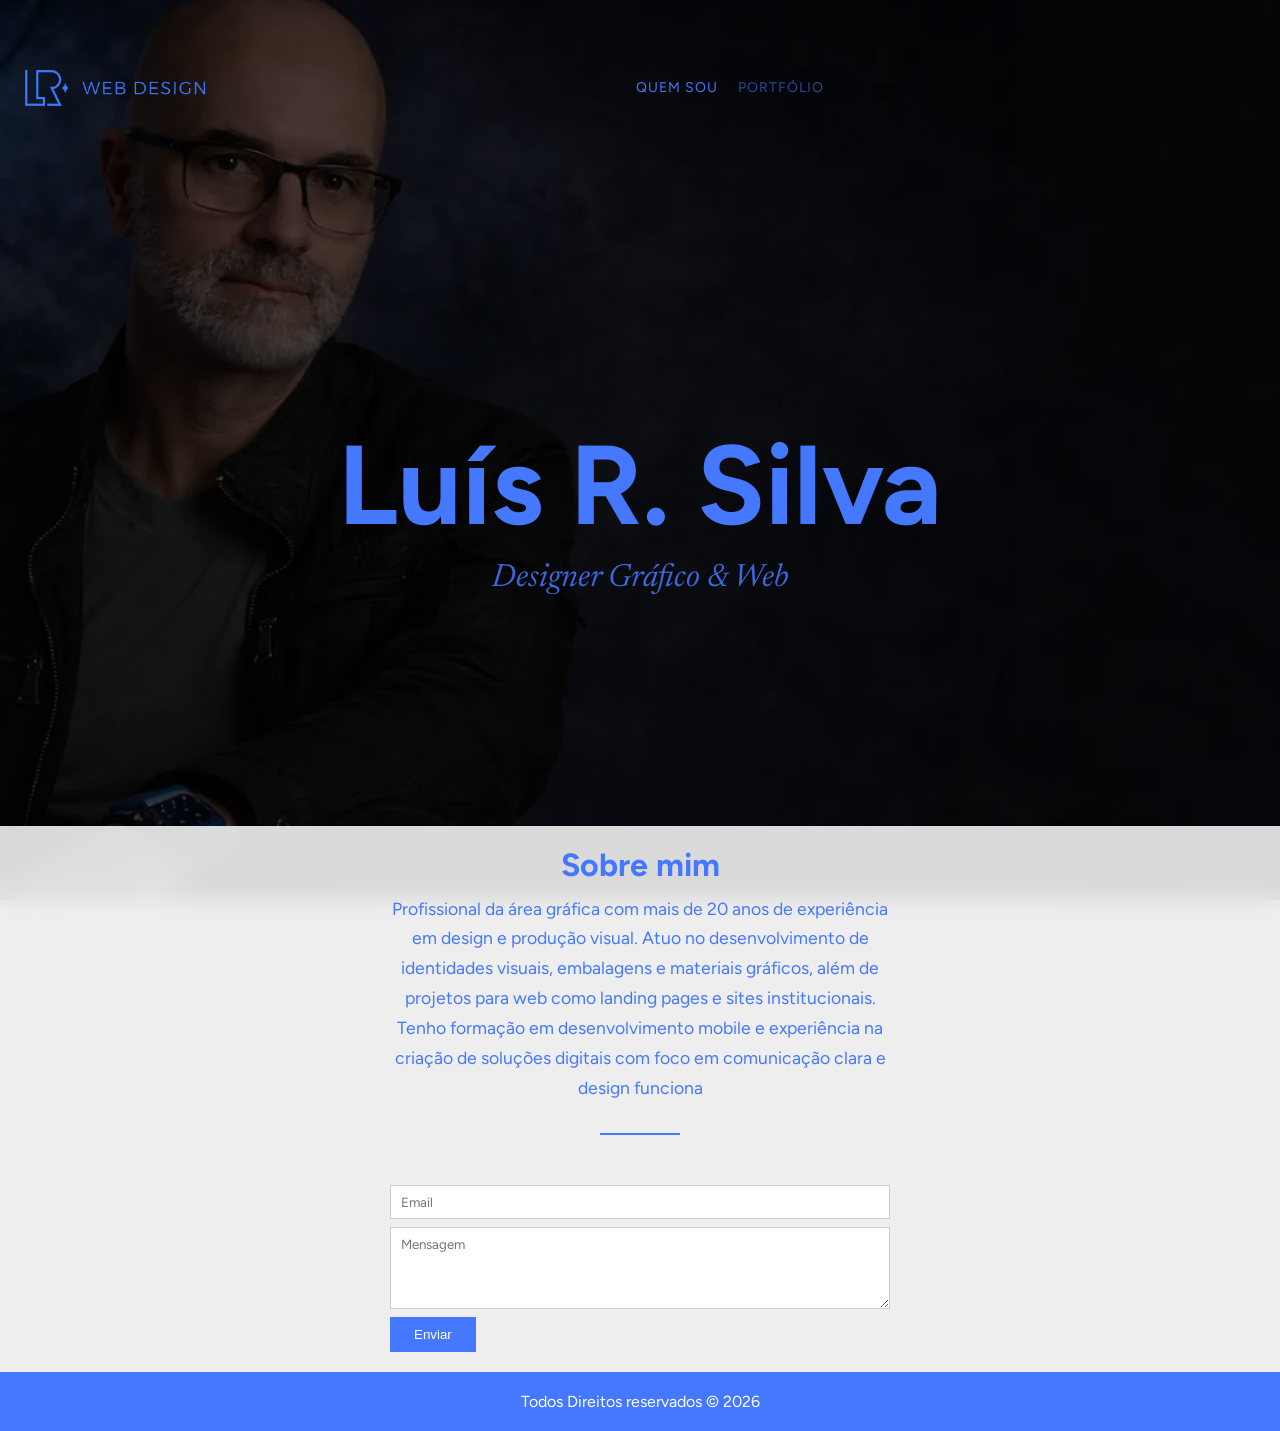
==== index.html @ 2c8beaf5 "ajustes" ====
<!doctype html>
<html lang="pt-br">
  <head>
    <meta charset="UTF-8" />
    <meta name="viewport" content="width=device-width, initial-scale=1.0" />
    <meta
      name="description"
      content="Desenvolvimento de sites institucionais, landing pages e design gráfico com mais de 20 anos de experiência. Conheça meu portfólio."
    />
    <title>Luís R. Silva | Desenvolvimento de Sites e Design Gráfico</title>
    <link rel="preconnect" href="https://fonts.googleapis.com" />
    <link rel="preconnect" href="https://fonts.gstatic.com" crossorigin />
    <link
      href="https://fonts.googleapis.com/css2?family=Figtree:ital,wght@0,300..900;1,300..900&family=Newsreader:ital,opsz,wght@0,6..72,200..800;1,6..72,200..800&display=swap"
      rel="stylesheet"
    />
    <link rel="stylesheet" href="style.css" />
    <link rel="stylesheet" href="modal.css" />
    <link rel="stylesheet" href="projetos.css" />
    <link
      rel="stylesheet"
      href="https://cdnjs.cloudflare.com/ajax/libs/font-awesome/7.0.1/css/all.min.css"
      integrity="sha512-2SwdPD6INVrV/lHTZbO2nodKhrnDdJK9/kg2XD1r9uGqPo1cUbujc+IYdlYdEErWNu69gVcYgdxlmVmzTWnetw=="
      crossorigin="anonymous"
      referrerpolicy="no-referrer"
    />
  </head>

  <body>
    <div class="top-bar-mobile">
      <span>Criação de Sites e Design Profissional</span>
    </div>
    <div class="bg"></div>

    <main class="conteudo">
      <header class="header">
        <nav class="menu">
          <div class="logo_menu">
            <img
              src="imagens/logos/normal-azul.png"
              alt="Luís R. Silva - Desenvolvimento Web"
            />
          </div>

          <div class="nav_bar">
            <a href="#" data-section="sobre">QUEM SOU</a>
            <a href="#" data-section="portfolio">PORTFÓLIO</a>
          </div>

          <div class="social">
            <i
              class="fa-brands fa-whatsapp"
              aria-label="Contato via WhatsApp"
            ></i>
            <i
              class="fa-brands fa-instagram"
              aria-label="Contato via Instagram"
            ></i>
            <i
              class="fa-brands fa-linkedin"
              aria-label="Contato via Linkedin"
            ></i>
          </div>
        </nav>
      </header>
      <section class="hero">
        <h1 id="titulo" class="titulo">Luís R. Silva</h1>
        <p id="subtitulo" class="cargo">Designer Gráfico e Web</p>
      </section>

      <section class="secao painel ativa" id="sobre">
        <h2 class="titulo-secao">Sobre mim</h2>
        <p class="descricao">
          Profissional da área gráfica com mais de 20 anos de experiência em
          design e produção visual. Atuo no desenvolvimento de identidades
          visuais, embalagens e materiais gráficos, além de projetos para web
          como landing pages e sites institucionais. Tenho formação em
          desenvolvimento mobile e experiência na criação de soluções digitais
          com foco em comunicação clara e design funciona
        </p>
        <div class="divisor"></div>

        <!-- FORMULARIO -->
        <div class="painel-conteudo">
          <form
            class="formulario"
            action="https://formsubmit.co/contato@lrwebdesign.com.br"
            method="POST"
          >
            <input type="email" name="email" placeholder="Email" required />
            <textarea
              name="mensagem"
              rows="4"
              placeholder="Mensagem"
              required
            ></textarea>
            <button type="submit" class="botao-enviar">Enviar</button>

            <!-- configurações extras -->
            <input type="hidden" name="_subject" value="Novo contato do site" />
            <input type="hidden" name="_captcha" value="false" />
            <input
              type="hidden"
              name="_next"
              value="http://127.0.0.1:5500/obrigado.html"
            />
          </form>
        </div>
      </section>

      <section class="secao painel" id="portfolio">
        <div class="painel-conteudo painel-portfolio">
          <div class="grid">
            <div class="card logo" data-id="logo">01</div>
            <div class="card site_1" data-id="site1">02</div>
            <div class="card site_2" data-id="site2">03</div>
            <div class="card alto embalagem">04</div>
            <div class="card site_3">05</div>
            <div class="card alto landing">06</div>
            <div class="card sete agenda" data-id="agenda">07</div>
            <div class="card oito site_4">
              <video
                autoplay
                loop
                muted
                playsinline
                style="
                  width: 100%;
                  height: 100%;
                  object-fit: cover;
                  border-radius: 8px;
                "
              >
                <source src="imagens/Galeria/site-daiana/site-daiana.mp4" type="video/mp4" />

                Seu navegador não suporta vídeos.
              </video>
            </div>
          </div>
        </div>
      </section>
    </main>
    <footer>
      <p>Todos Direitos reservados &copy; 2026</p>
    </footer>

    <section id="projeto-logo" class="projeto-modal logo">
      <div class="grid-projeto">
        <div class="item i1">1</div>
        <div class="item i2">2</div>
        <div class="item i3">3</div>
        <div class="item i4">4</div>
        <div class="item i5">5</div>
        <div class="item i6">6</div>
      </div>
    </section>

    <section id="projeto-site1" class="projeto-modal site1">
      <header>
        <h2>Site Institucional</h2>
        <p class="intro">Projeto focado em experiência e design moderno</p>
      </header>

      <img src="img1.jpg" />

      <p>O objetivo foi criar um layout limpo e funcional...</p>

      <img src="img2.jpg" />

      <p>Foram utilizados conceitos de hierarquia visual...</p>
    </section>

    <section id="projeto-site2" class="projeto-modal site2">
      <header>
        <h2>Projeto Site 2</h2>
      </header>

      <p>
        Este projeto foi uma landing page focada em conversão, com design
        moderno e navegação simples.
      </p>

      <img src="imagens/Galeria/site2.jpg" alt="" />

      <footer>
        <p>Tecnologias utilizadas:</p>

        <ul>
          <li>HTML</li>
          <li>CSS</li>
          <li>JavaScript</li>
        </ul>
      </footer>
    </section>

    <section id="projeto-agenda" class="projeto-modal agenda">
      <div class="grid-projeto">
        <div class="item i1">
          <img
            src="imagens/Galeria/agenda/agenda1.webp"
            alt="foto agenda da Unialcance"
          />
        </div>
        <div class="item i2">
          <img
            src="imagens/Galeria/agenda/agenda2.webp"
            alt="foto agenda da Unialcance"
          />
        </div>
        <div class="item i3">
          <img src="imagens/Galeria/agenda/agenda3.webp" alt="" />
        </div>
        <div class="item i4">
          <img src="imagens/Galeria/agenda/agenda4.webp" alt="" />
        </div>
        <div class="item i5">
          <h2>Agenda Unialcance</h2>
          <p>
            Esta agenda foi desenvolvida para o Instituto Unialcance, de Dois
            Irmãos. O projeto fez parte das comemorações de 20 anos da
            instituição, com foco em uma identidade visual organizada, moderna e
            funcional para o dia a dia.
          </p>
        </div>
        <div class="item i6">
          <p>
            Todo o processo criativo — do conceito à finalização — foi realizado
            por mim, utilizando ferramentas como Photoshop e CorelDRAW.
          </p>
        </div>
      </div>
    </section>

    <section id="modal" class="modal">
      <div class="modal-content">
        <span class="fechar">✖</span>
        <div id="modal-body"></div>
      </div>
    </section>

    <script src="script.js"></script>
    <script src="modal.js"></script>
  </body>
</html>
---- style.css ----
/* RESET */
* {
  margin: 0;
  padding: 0;
  box-sizing: border-box;
}

/* BASE */
body {
  font-family: "Figtree", sans-serif;
  color: #4478ff;
  overflow-x: hidden;
  min-height: 100vh;
  display: flex;
  flex-direction: column;
}

/* FUNDO FIXO */
/* FUNDO FIXO CORRIGIDO */
.bg {
  position: fixed;
  top: 0;
  left: 0;
  width: 100%;
  height: 100%; /* Troque de 100vh para 100% */
  background-image: url("imagens/Hero_luis_R (1).webp");
  background-size: cover;
  background-position: center; /* Centraliza a imagem por padrão */
  z-index: -2;
  /* Garante que o navegador não tente recalcular no scroll mobile */
  backface-visibility: hidden;
  -webkit-backface-visibility: hidden;
}

.conteudo {
  flex: 1;
  min-height: 100vh;
  background-color: rgba(0, 0, 0, 0.45);
}

/* HEADER */
.header {
  padding-top: 70px;
  top: 40px;
  width: 100%;
  z-index: 10;
}

.menu {
  display: flex;
  justify-content: space-between;
  align-items: center;
  max-width: 1400px;
  margin: 0 auto;
  padding: 0 25px;
}

.nav_bar {
  display: flex;
  gap: 20px;
}

.menu a {
  text-decoration: none;
  color: #4478ff;
  font-size: 14px;
  letter-spacing: 1px;
  opacity: 0.6;
  transition: 0.3s;
}

.menu a:hover,
.menu a.ativo {
  opacity: 1;
}

.logo_menu img {
  width: 180px;
  height: auto;
  display: block;
}

/* Efeito de brilho ao passar o mouse na logo (Desktop) */
.logo_menu img {
  transition:
    filter 0.3s ease,
    transform 0.3s ease; /* Transição suave */
  cursor: pointer;
}

.logo_menu img:hover {
  /* Um brilho azul suave e uma leve pulsação */
  filter: drop-shadow(0 0 15px rgba(68, 120, 255, 0.8));
}

.social i {
  font-size: 1.4rem;
  opacity: 0.6;
  transition: 0.3s;
  cursor: pointer;
}

.social i:hover {
  opacity: 1;
}

/* HERO */
.hero {
  min-height: 80vh;
  padding-top: 80px;
  display: flex;
  flex-direction: column;
  justify-content: center;
  align-items: center;
  text-align: center;
}

.hero h1 {
  font-size: 7rem;
  margin-bottom: 10px;
}

.cargo {
  font-size: 2rem;
  opacity: 0.85;
  font-family: "Newsreader", serif;
  font-style: italic;
}

/* SEÇÕES */
.secao {
  display: none;
}

.secao.ativa {
  display: block;
}

.titulo-secao {
  text-align: center;
  font-size: 2rem;
  margin-bottom: 10px;
}

#sobre {
  background: rgba(255, 255, 255, 0.85);
  backdrop-filter: blur(10px);
}

.painel {
  color: #4478ff;
  padding: 20px;
}

.painel-conteudo {
  display: flex;
  flex-direction: column;
  gap: 50px;
  max-width: 500px;
  margin: auto;
  line-height: 1.6;
}

.descricao {
  font-size: 1.1rem;
  line-height: 1.7;
  text-align: center;
  max-width: 500px;
  margin: auto;
}

.divisor {
  width: 80px;
  height: 2px;
  background: #4478ff;
  margin: 30px auto;
}

/* FORMULÁRIO */
.formulario {
  display: flex;
  flex-direction: column;
  gap: 8px;
  margin-top: 20px;
}

.formulario input,
.formulario textarea {
  width: 100%;
  padding: 8px 10px;
  font-family: "Figtree", sans-serif;
  border: 1px solid #ccc;
}

.formulario input:focus,
.formulario textarea:focus {
  outline: none;
  border-color: #4478ff;
}

.formulario button {
  width: fit-content;
  padding: 10px 24px;
  background-color: #4478ff;
  color: white;
  border: none;
  cursor: pointer;
  transition: 0.3s;
}

.formulario button:hover {
  background-color: #3f50ff;
}

/* PORTFÓLIO */
.painel-portfolio {
  max-width: 1500px;
  margin: auto;
  padding-bottom: 60px;
}

.grid {
  display: grid;
  grid-template-columns: repeat(3, 1fr);
  grid-auto-rows: 260px;
}

.card {
  background-size: cover;
  background-position: center;
  position: relative;
  overflow: hidden;
  display: flex;
  align-items: center;
  justify-content: center;
  transition: 0.4s;
  cursor: pointer;
}

.card::after {
  content: "";
  position: absolute;
  inset: 0;
  background: #4478ff;
  opacity: 0;
  transition: 0.4s;
}

.card:hover::after {
  opacity: 1;
}

.card:hover {
  color: white;
  z-index: 1;
}

.oito {
  grid-column: 3;
  grid-row: 2 / span 2;
}

/* IMAGENS PORTFÓLIO */
.logo {
  background-image: url(imagens/Galeria/page.jpg);
}
.site_1 {
  background-image: url(imagens/Galeria/logo.jpg);
}
.site_2 {
  background-image: url(imagens/Galeria/site1.gif);
}
.site_3 {
  background-image: url(imagens/Galeria/site2.jpg);
}
.site_4 {
  background-image: url(imagens/Galeria/site4.jpg);
}
.landing {
  background-image: url(imagens/Galeria/site5.jpg);
}
.embalagem {
  background-image: url(imagens/Galeria/site6.jpg);
}
.agenda {
  background-image: url(imagens/Galeria/agenda/capa.webp);
}

footer {
  color: white;
  padding: 20px;
  text-align: center;
  background: #4478ff;
}

/* ELEMENTOS ESCONDIDOS NO DESKTOP */
.top-bar-mobile {
  display: none;
}

/* --- RESPONSIVO --- */
@media (max-width: 768px) {
  a,
  button,
  .social i,
  .logo_menu img {
    -webkit-tap-highlight-color: transparent; /* Safari/Chrome mobile */
    tap-highlight-color: transparent; /* Padrão (futuro) */
  }

  .top-bar-mobile {
    display: block;
    background-color: #4478ff;
    color: white;
    text-align: center;
    padding: 18px 10px;
    font-size: 12px;
    text-transform: uppercase;
    letter-spacing: 2px;
    font-weight: normal;
  }

  .header {
    padding-top: 20px; /* Reduzi de 70px para 20px */
    top: 0;
  }

  .hero {
    min-height: auto; /* Remove a altura mínima forçada que criava o vazio */
    padding-top: 20px;
    padding-bottom: 50px; /* Espaço apenas para não colar no fim da tela */
  }

  .hero h1 {
    font-size: 2.8rem;
  }

  .grid {
    grid-template-columns: 1fr;
    grid-auto-rows: auto;
  }

  .card {
    height: 250px;
  }

  .grid .card {
    grid-column: auto !important;
    grid-row: auto !important;
  }

  .bg {
    /* 1. Trocar para position: absolute se o fixed ainda causar pulos */
    position: fixed;

    /* 2. O segredo: usar 100vmax ou uma altura fixa maior para evitar o recalculo da barra */
    height: 120%;
    top: 0;

    /* 3. Garante que a imagem não tente se mover enquanto você rola */
    background-attachment: scroll;

    /* 4. Força o uso da placa de vídeo do celular para suavizar */
    transform: translateZ(0);
    -webkit-transform: translateZ(0);

    /* 5. Ajuste a posição para o seu rosto ficar bem enquadrado */
    background-position: 36% center;
  }

  /* AJUSTE DO MENU MOBILE */
  .menu {
    flex-direction: column; /* Empilha os elementos */
    padding-top: 10px;
    gap: 15px; /* Mais espaço entre blocos */
  }

  .nav_bar {
    order: 1; /* PRIMEIRO: Menus lá no topo */
    gap: 20px;
    justify-content: center;
  }

  .social {
    order: 2; /* SEGUNDO: Redes sociais logo abaixo do menu */
    gap: 25px;
    display: flex;
    justify-content: center;
  }

  .logo_menu {
    order: 3; /* TERCEIRO: O Logo fica embaixo dos outros, no "meio" da área do cabeçalho */
  }

  .logo_menu img {
    width: 200px; /* Logo grande como você queria */
    margin: 100px auto 40px auto; /* Espaço generoso para dar destaque */
  }

  .nav_bar a {
    font-size: 16px;
    font-weight: bold;
  }

  /* Feedback de Toque */
  .social i:active,
  .menu a:active {
    filter: drop-shadow(0 0 10px #4478ff);
  }

  /* Efeito de brilho ao tocar na logo (Mobile) */
  .logo_menu img:active {
    /* Brilho MUITO mais intenso (aumentei o raio e a opacidade) */
    filter: drop-shadow(0 0 30px rgba(68, 120, 255, 1));

    /* Removi o 'scale(0.98)' para não dar o efeito de aperto. 
       Mantemos apenas o brilho puro. */
    transform: none;

    transition: 0.1s; /* Feedback rápido */
  }
}
---- modal.css ----
.modal {
  position: fixed;
  top: 0;
  left: 0;
  width: 100%;
  height: 100vh;
  background: rgba(0,0,0,0.85);

  display: none;
  justify-content: center;
  align-items: center;

  z-index: 9999;
}

.projeto-modal {
  display: none;
}

.modal-content {
  background: white;
  width: 95%;
  max-width: 1200px;
  position: relative;
  max-height: 95vh;
  overflow-y: auto;
}

.modal-content img {
  width: 100%;
  border-radius: 5px;
}

.fechar {
  position: absolute;
  top: 10px;
  right: 15px;
  font-size: 22px;
  cursor: pointer;
}
---- projetos.css ----
.modal.logo .modal-content {
  background: #00ff2a;
}

.modal.site1 .modal-content {
  background: #1900ff;
}

.projeto-modal h2 {
  margin-bottom: 10px;
}

.projeto-modal p {
  margin-bottom: 10px;
  line-height: 1.5;
}

.modal.site2 .modal-content {
  background: #f0fff4;
}

.modal.site2 h2 {
  color: #00a86b;
}

.modal.logo .modal-content {
  background: #eef3ff;
}

.modal.site1 .modal-content {
  background: #1900ff;
}

.projeto-modal h2 {
  margin-bottom: 10px;
}

.projeto-modal p {
  margin-bottom: 10px;
  line-height: 1.5;
}

.modal.site2 .modal-content {
  background: #f0fff4;
}

.modal.site2 h2 {
  color: #00a86b;
}

/* ----------------------------------------------- */
/* Configuração padrão para as fotos do grid */
.grid-projeto .item img {
  width: 100%;
  height: 100%;
  object-fit: cover;
  display: block;
}

/* ----------------------------------------------- */
/* ESTLO DO CARD 1 */

.grid-projeto {
  display: grid;
  grid-template-columns: repeat(4, 1fr);
}

/* altura das linhas */
.grid-projeto .item {
  min-height: 250px;
}

/* linha de baixo (ocupando 2 colunas cada) */
.i5 {
  grid-column: span 2;
}

.i5 {
  background: #ff0000; /* fundo leve */
  padding: 40px;
  display: flex;
  flex-direction: column;
  align-items: center;
  justify-content: center;
  text-align: justify;
}
.i5 p {
  max-width: 450px;
  font-size: 15px;
  line-height: 1.7;
  color: #ffffff;
}

.i5 h2{
    color: #ffffff;
    font-size: 24px;
    margin-bottom: 15px;
}

.i6 {
  grid-column: span 2;
}

.i6 {
  background: #000000; /* fundo leve */
  padding: 40px;
  display: flex;
  flex-direction: column;
  align-items: center;
  justify-content: center;
  text-align: justify;
  gap: 5px;
}
.i6 p {
  max-width: 450px;
  font-size: 15px;
  line-height: 1.7;
  color: #ffffff;
}

/* ----------------------------------------------- */

.modal.agenda .modal-content {
  background: #ffa600;
}

/* 📱 celular */
@media (max-width: 768px) {
  .grid-projeto {
    grid-template-columns: 1fr;
  }

  @media (max-width: 768px) {
    .grid-projeto .item {
      min-height: 150px;
    }
  }

  .i5,
  .i6 {
    grid-column: auto;
  }
}

/* 💻 tablet */
@media (max-width: 1024px) {
  .grid-projeto {
    grid-template-columns: repeat(2, 1fr);
  }

  .i5,
  .i6 {
    grid-column: span 2; /* continuam grandes */
  }
}
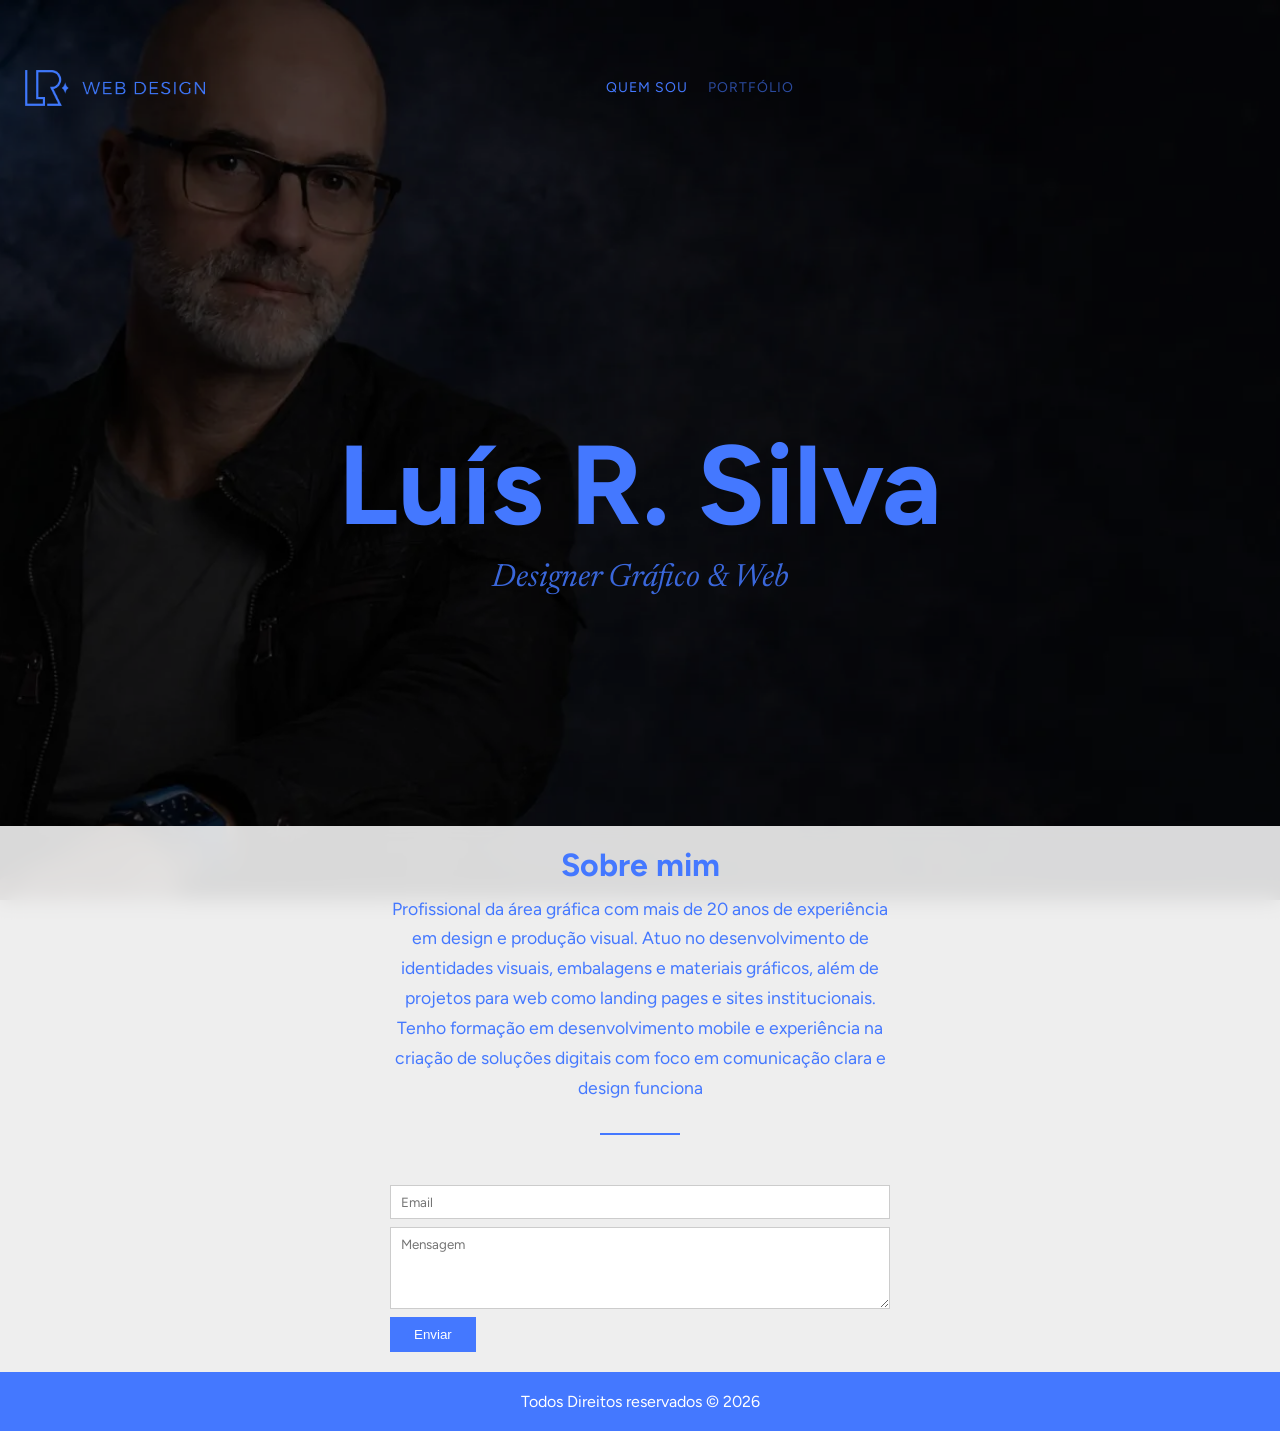
==== commit edb84518: "novo ajustes no mobile" ====
--- a/index.html
+++ b/index.html
@@ -36,30 +36,32 @@
       <header class="header">
         <nav class="menu">
           <div class="logo_menu">
-            <img
-              src="imagens/logos/normal-azul.png"
-              alt="Luís R. Silva - Desenvolvimento Web"
-            />
-          </div>
-
-          <div class="nav_bar">
+            <img src="imagens/logos/normal-azul.png" alt="Luís R. Silva" />
+          </div>
+
+          <div class="menu-hamburguer" id="menu-icon">
+            <i class="fa-solid fa-bars"></i>
+          </div>
+
+          <div class="nav_bar" id="nav-links">
+            <div class="btn-fechar" id="close-icon">
+              <i class="fa-solid fa-xmark"></i>
+            </div>
+
             <a href="#" data-section="sobre">QUEM SOU</a>
             <a href="#" data-section="portfolio">PORTFÓLIO</a>
-          </div>
-
-          <div class="social">
-            <i
-              class="fa-brands fa-whatsapp"
-              aria-label="Contato via WhatsApp"
-            ></i>
-            <i
-              class="fa-brands fa-instagram"
-              aria-label="Contato via Instagram"
-            ></i>
-            <i
-              class="fa-brands fa-linkedin"
-              aria-label="Contato via Linkedin"
-            ></i>
+
+            <div class="social social-mobile-menu">
+              <i class="fa-brands fa-whatsapp"></i>
+              <i class="fa-brands fa-instagram"></i>
+              <i class="fa-brands fa-instagram"></i>
+            </div>
+          </div>
+
+          <div class="social social-desktop">
+            <i class="fa-brands fa-whatsapp"></i>
+            <i class="fa-brands fa-instagram"></i>
+            <i class="fa-brands fa-instagram"></i>
           </div>
         </nav>
       </header>
@@ -131,7 +133,10 @@
                   border-radius: 8px;
                 "
               >
-                <source src="imagens/Galeria/site-daiana/site-daiana.mp4" type="video/mp4" />
+                <source
+                  src="imagens/Galeria/site-daiana/site-daiana.mp4"
+                  type="video/mp4"
+                />
 
                 Seu navegador não suporta vídeos.
               </video>
--- a/style.css
+++ b/style.css
@@ -13,6 +13,18 @@
   min-height: 100vh;
   display: flex;
   flex-direction: column;
+}
+
+/* Esconde elementos do mobile no desktop */
+.menu-hamburguer,
+.btn-fechar,
+.social-mobile-menu {
+  display: none;
+}
+
+/* Garante que o social do desktop apareça */
+.social-desktop {
+  display: flex;
 }
 
 /* FUNDO FIXO */
@@ -98,6 +110,7 @@
   opacity: 0.6;
   transition: 0.3s;
   cursor: pointer;
+  margin-left: 20px;
 }
 
 .social i:hover {
@@ -300,12 +313,18 @@
 
 /* --- RESPONSIVO --- */
 @media (max-width: 768px) {
+  /* Impede o cinza de toque no mobile */
   a,
   button,
   .social i,
   .logo_menu img {
-    -webkit-tap-highlight-color: transparent; /* Safari/Chrome mobile */
-    tap-highlight-color: transparent; /* Padrão (futuro) */
+    -webkit-tap-highlight-color: transparent;
+    tap-highlight-color: transparent;
+  }
+
+  /* Esconde o social que é apenas do desktop */
+  .social-desktop {
+    display: none;
   }
 
   .top-bar-mobile {
@@ -317,106 +336,128 @@
     font-size: 12px;
     text-transform: uppercase;
     letter-spacing: 2px;
-    font-weight: normal;
-  }
-
+  }
+
+  /* Header Mobile: Mantém Logo e Hambúrguer na mesma linha */
   .header {
-    padding-top: 20px; /* Reduzi de 70px para 20px */
+    padding-top: 20px;
     top: 0;
   }
 
+  .menu {
+    flex-direction: column;
+    align-items: center; /* Centraliza tudo horizontalmente */
+    padding-top: 10px;
+    gap: 20px; /* Espaço entre o botão e o logo */
+    position: relative;
+  }
+
+  /* 2. Garante que o botão hamburguer fique no topo */
+  .menu-hamburguer {
+    display: block;
+    font-size: 30px;
+    color: #4478ff;
+    cursor: pointer;
+    order: 1; /* Força ser o primeiro */
+    margin-left: auto; /* Joga o botão para a direita se quiser, ou tire para centralizar */
+    padding-right: 10px;
+  }
+
+  /* A TELA AZUL (Menu Mobile) */
+  .nav_bar {
+    position: fixed;
+    top: 0;
+    right: -100%; /* Escondido */
+    width: 100%;
+    height: 100vh;
+    background-color: #4478ff;
+    flex-direction: column;
+    justify-content: center;
+    align-items: center;
+    transition: 0.4s ease-in-out;
+    z-index: 9999;
+    gap: 0; /* Reset do gap do desktop */
+  }
+
+  .nav_bar.ativo {
+    right: 0; /* Entra na tela */
+  }
+
+  .nav_bar a {
+    color: white;
+    font-size: 24px;
+    font-weight: bold;
+    margin: 15px 0;
+    opacity: 1; /* Links bem visíveis no azul */
+  }
+
+  .btn-fechar {
+    display: block;
+    position: absolute;
+    top: 30px;
+    right: 30px;
+    font-size: 35px;
+    color: white;
+  }
+
+  /* Redes Sociais dentro da tela azul */
+  .social-mobile-menu {
+    display: flex;
+    margin-top: 40px;
+  }
+
+  .social-mobile-menu i {
+    color: white;
+    font-size: 2rem;
+    margin: 0 20px;
+    opacity: 1;
+  }
+
+  /* Ajustes de Hero e Background no Mobile */
   .hero {
-    min-height: auto; /* Remove a altura mínima forçada que criava o vazio */
-    padding-top: 20px;
-    padding-bottom: 50px; /* Espaço apenas para não colar no fim da tela */
+    min-height: auto;
+    padding-top: 40px;
+    padding-bottom: 60px;
   }
 
   .hero h1 {
     font-size: 2.8rem;
+  }
+  #subtitulo {
+    font-size: 18px;
+  }
+
+  .bg {
+    height: 120%;
+    background-attachment: scroll;
+    transform: translateZ(0);
+    background-position: 36% center;
   }
 
   .grid {
     grid-template-columns: 1fr;
     grid-auto-rows: auto;
   }
-
   .card {
     height: 250px;
   }
-
   .grid .card {
     grid-column: auto !important;
     grid-row: auto !important;
   }
 
-  .bg {
-    /* 1. Trocar para position: absolute se o fixed ainda causar pulos */
-    position: fixed;
-
-    /* 2. O segredo: usar 100vmax ou uma altura fixa maior para evitar o recalculo da barra */
-    height: 120%;
-    top: 0;
-
-    /* 3. Garante que a imagem não tente se mover enquanto você rola */
-    background-attachment: scroll;
-
-    /* 4. Força o uso da placa de vídeo do celular para suavizar */
-    transform: translateZ(0);
-    -webkit-transform: translateZ(0);
-
-    /* 5. Ajuste a posição para o seu rosto ficar bem enquadrado */
-    background-position: 36% center;
-  }
-
-  /* AJUSTE DO MENU MOBILE */
-  .menu {
-    flex-direction: column; /* Empilha os elementos */
-    padding-top: 10px;
-    gap: 15px; /* Mais espaço entre blocos */
-  }
-
-  .nav_bar {
-    order: 1; /* PRIMEIRO: Menus lá no topo */
-    gap: 20px;
-    justify-content: center;
-  }
-
-  .social {
-    order: 2; /* SEGUNDO: Redes sociais logo abaixo do menu */
-    gap: 25px;
-    display: flex;
-    justify-content: center;
-  }
-
+  /* Logo do Menu Mobile (se quiser manter ela aparecendo no fundo ou dentro do menu) */
+  .logo_menu img {
+    width: 150px;
+  }
+  /* 3. O Logo fica logo abaixo */
   .logo_menu {
-    order: 3; /* TERCEIRO: O Logo fica embaixo dos outros, no "meio" da área do cabeçalho */
+    order: 2; /* Força ser o segundo */
   }
 
   .logo_menu img {
-    width: 200px; /* Logo grande como você queria */
-    margin: 100px auto 40px auto; /* Espaço generoso para dar destaque */
-  }
-
-  .nav_bar a {
-    font-size: 16px;
-    font-weight: bold;
-  }
-
-  /* Feedback de Toque */
-  .social i:active,
-  .menu a:active {
-    filter: drop-shadow(0 0 10px #4478ff);
-  }
-
-  /* Efeito de brilho ao tocar na logo (Mobile) */
-  .logo_menu img:active {
-    /* Brilho MUITO mais intenso (aumentei o raio e a opacidade) */
-    filter: drop-shadow(0 0 30px rgba(68, 120, 255, 1));
-
-    /* Removi o 'scale(0.98)' para não dar o efeito de aperto. 
-       Mantemos apenas o brilho puro. */
-    transform: none;
-
-    transition: 0.1s; /* Feedback rápido */
-  }
-}
+    width: 180px; /* Tamanho que você gosta */
+    margin: 0 auto;
+    display: block;
+  }
+}
